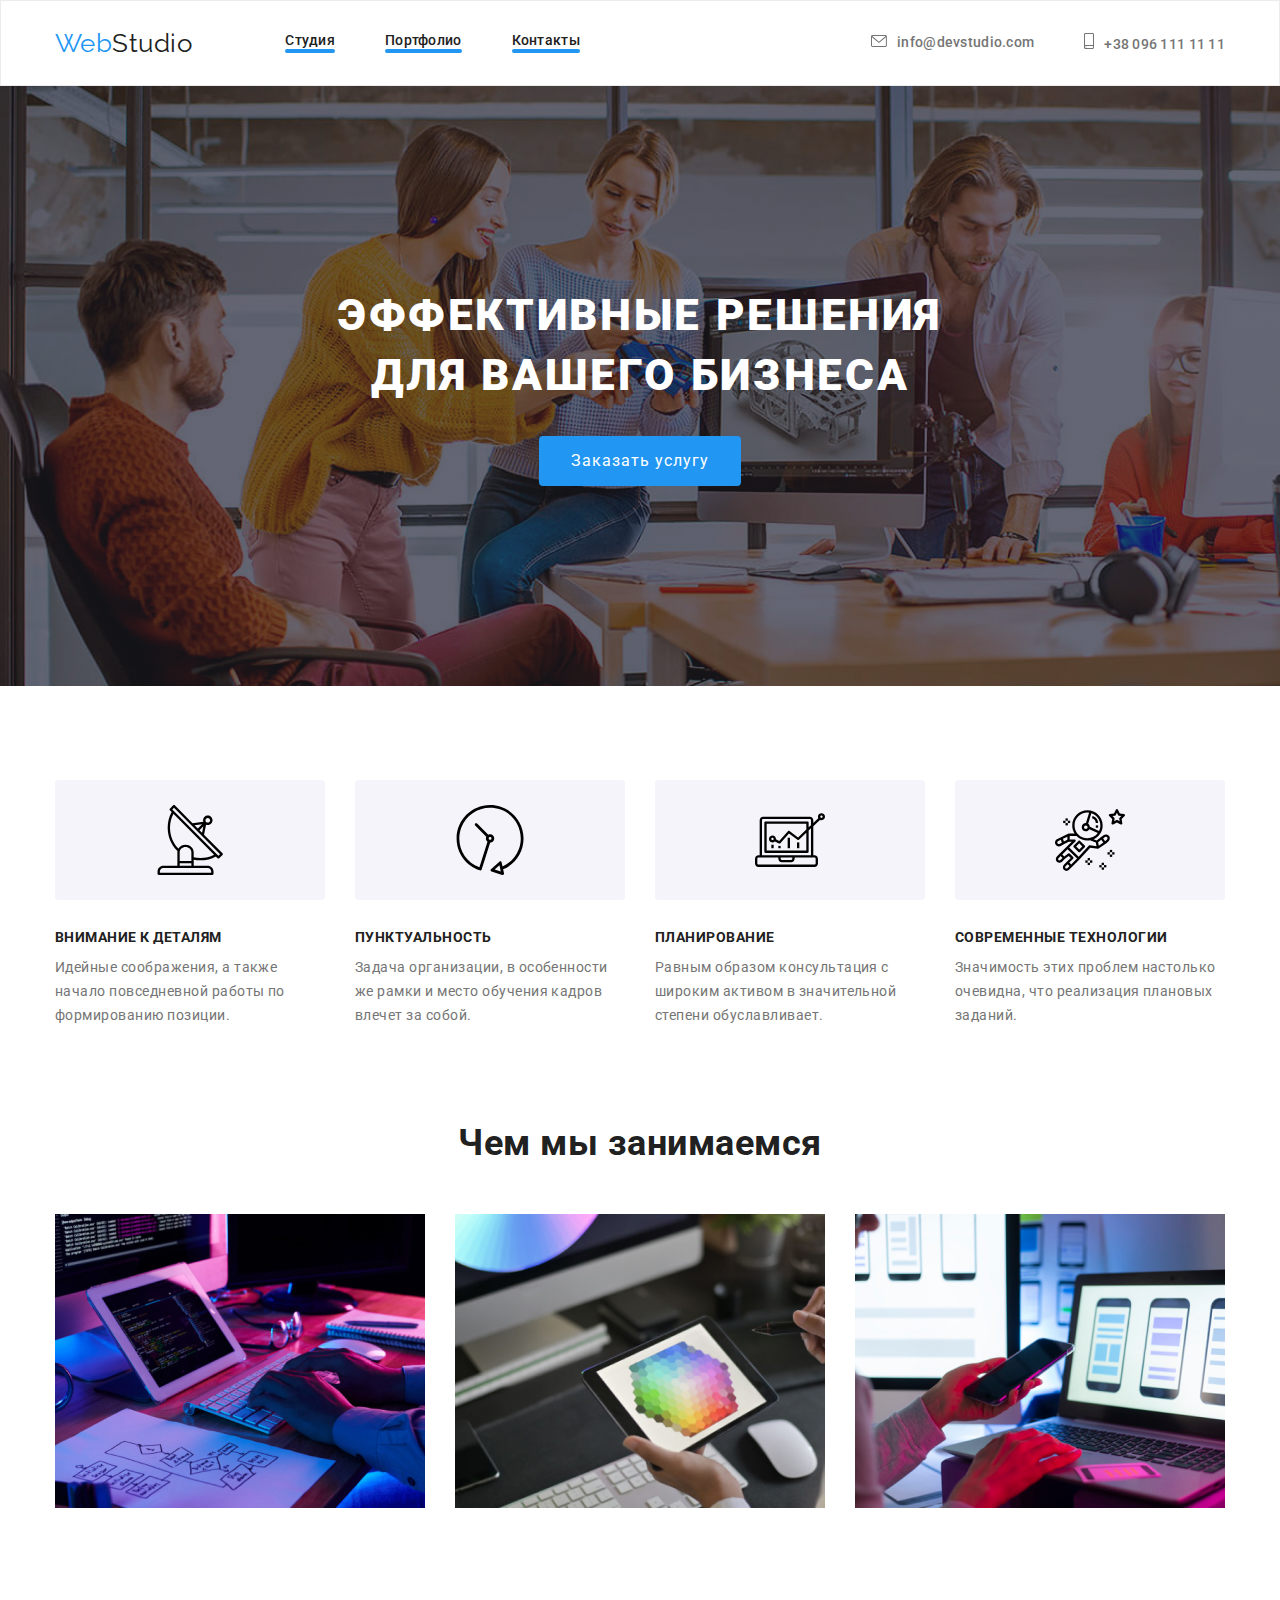
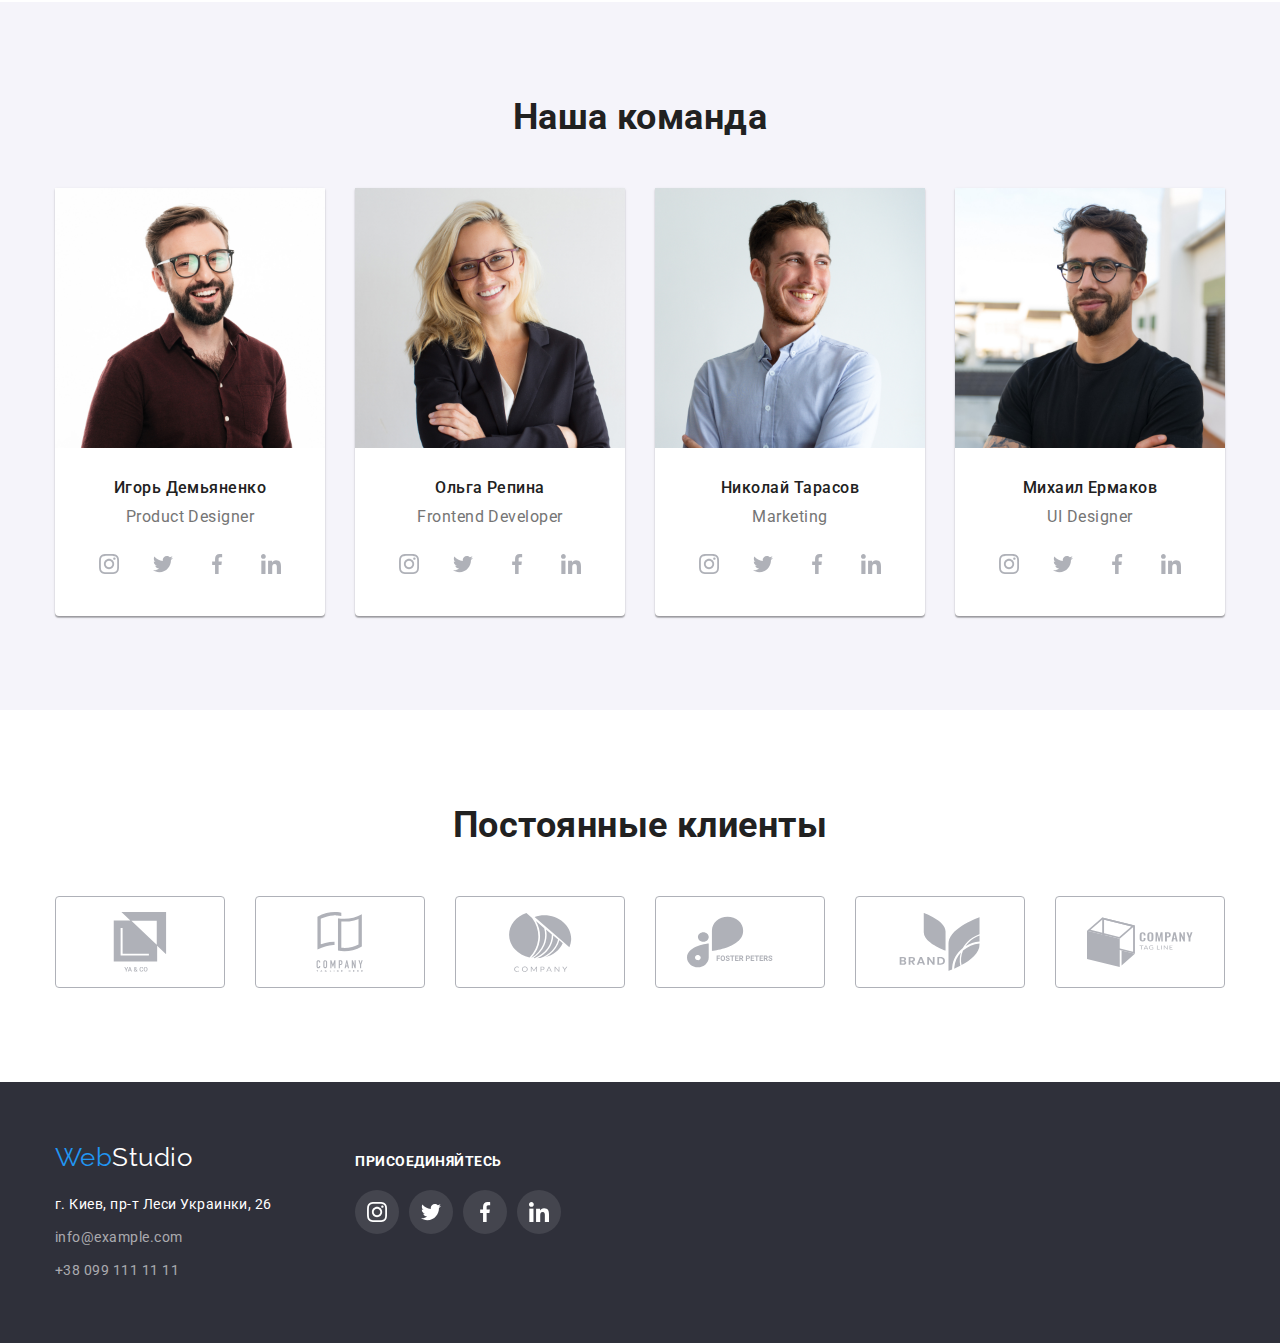
==== index.html @ 67657e76 "начало" ====
<!DOCTYPE html>
<html lang="en">
<head>
    <meta charset="UTF-8">
    <meta http-equiv="X-UA-Compatible" content="IE=edge">
    <meta name="viewport" content="width=device-width, initial-scale=1.0">
    <title>Document</title>
    <link rel="preconnect" href="https://fonts.googleapis.com">
    <link rel="preconnect" href="https://fonts.gstatic.com" crossorigin>
    <link href="https://fonts.googleapis.com/css2?family=Raleway:wght@700&family=Roboto:wght@400;500;700;900&display=swap"
        rel="stylesheet">
    <link rel="stylesheet"
    href="https://cdnjs.cloudflare.com/ajax/libs/modern-normalize/1.0.0/modern-normalize.min.css"/>
    <link rel="stylesheet" href="./css/styles.css"/>
    </head>
<body>
 <!--Head-->  
    <header>
     <div class="container header-container">
        <a href="" class="logo">Web<span class="accent">Studio</span></a>
        <nav>
            <ul class="nav">
                <li class="nav-item"><a href="" class="nav-link">Студия</a></li>
                <li class="nav-item"><a href="./portfolio.html" class="nav-link">Портфолио</a></li>
                <li class="nav-item"><a href="" class="nav-link">Контакты</a></li>
            </ul>
        </nav>  
            <ul class="address">
                <li class="item">
                    
                    <a href="mailto:info@devstudio.com" class="address-mail"><svg class="icon-envelope">
                        <use href="images/icons.svg#envelope"></use>
                    </svg>info@devstudio.com</a>
                    
                </li>
                <li class="item">
                    
                    <a href="tel:+380961111111" class="address-phone"><svg class="icon-smartphone">
                      <use href="images/icons.svg#smartphone"></use> 
                    </svg>+38 096 111 11 11</a>
                </li>
            </ul> 
    </div>
    </header>
    <main>
       <!--Hero-->
        <section class="hero">
          <div class="container">
            <h1 class="hero-title">ЭФФЕКТИВНЫЕ РЕШЕНИЯ <br />ДЛЯ ВАШЕГО БИЗНЕСА</h1>
            <button type="button" class="hero-button">Заказать услугу</button>  
          </div>
        </section>
        <!--Our rules-->
        <section class="section"> 
          <div class="container">
            <h2 class="section-title visually-hidden">Наши преимущества</h2>
            <ul class="section-list">
                <li class="section-list-item">
                    <div class="thumb">
                      <svg class="advantage-icon">
                          <use href="./images/icons.svg#antenna" ></use>
                      </svg>
                    </div>
                   <h3 class="section-list-title">Внимание к деталям</h3>
                <p class="section-list-text">Идейные соображения, а также начало повседневной работы по формированию позиции.</p> 
                </li>
                <li class="section-list-item">
                    <div class="thumb">
                        <svg class="advantage-icon">
                            <use href="./images/icons.svg#clock"></use>
                        </svg>
                    </div>
                 <h3 class="section-list-title">Пунктуальность</h3>
                <p class="section-list-text">Задача организации, в особенности же рамки и место обучения кадров влечет за собой.</p>   
                </li>
                <li class="section-list-item">
                    <div class="thumb">
                        <svg class="advantage-icon">
                            <use href="./images/icons.svg#diagram"></use>
                        </svg>
                    </div>
                  <h3 class="section-list-title">Планирование</h3>
                <p class="section-list-text">Равным образом консультация с широким активом в значительной степени обуславливает.</p>  
                </li>
                <li class="section-list-item">
                    <div class="thumb">
                        <svg class="advantage-icon">
                            <use href="./images/icons.svg#astronaut"></use>
                        </svg>
                    </div>
                  <h3 class="section-list-title">Современные технологии</h3>
                <p class="section-list-text">Значимость этих проблем настолько очевидна, что реализация плановых заданий.</p>   
                </li>
            </ul>
          </div> 
        </section>
        <!--What we do-->
        <section class="section work-section">
         <div class="container">
             <h2 class="section-title">Чем мы занимаемся</h2>
             <ul class="section-list">
               <li class="section-list-item"> <img src="./images/imgwwd1.jpg" alt="photo_what_we_do_1" width="370" /> </li>
               <li class="section-list-item"> <img src="./images/imgwwd2.jpg" alt="photo_what_we_do_2" width="370" /></li>
               <li class="section-list-item"> <img src="./images/imgwwd3.jpg" alt="photo_what_we_do_3" width="370" /></li>
             </ul>
         </div>
        </section>
        <!--Our Team-->
    <section class="section team-section">
      <div class="container">
            <h2 class="section-title">Наша команда</h2>
            <ul class="section-team-list">
             <li class="team-list-item">
                 <img src="./images/igordemyanenko.jpg" alt="Igor Demyanenko" width="270" />
              <div class="team-names">
                 <h3 class="team-list-title">Игорь Демьяненко</h3>
                 <p class="team-list-text">Product Designer</p> <ul class="team-social-list">
                     <li class="team-social-list-item"
                ><a href="#" class="team-social-link">
                         <svg class="team-social-icon">
                             <use href="images/icons.svg#instagram"></use>
                         </svg>
                         </a>
                     </li>
                    <li class="team-social-list-item"><a href="#" class="team-social-link">
                        <svg class="team-social-icon">
                            <use href="images/icons.svg#twitter"></use>
                        </svg>
                    </a></li>
                    <li class="team-social-list-item"><a href="#" class="team-social-link">
                            <svg class="team-social-icon">
                                <use href="images/icons.svg#facebook"></use>
                            </svg>
                        </a></li>
                    <li class="team-social-list-item"><a href="#" class="team-social-link">
                            <svg class="team-social-icon">
                                <use href="images/icons.svg#linkedin"></use>
                            </svg>
                        </a></li>
                 </ul>
              </div>
             </li>
                <li class="team-list-item">
                    <img src="./images/olgarepina.jpg" alt="Olga Repina" width="270" />
                  <div class="team-names">
                     <h3 class="team-list-title">Ольга Репина</h3>
                     <p class="team-list-text">Frontend Developer</p>
                    <ul class="team-social-list">
                      <li class="team-social-list-item"><a href="#" class="team-social-link">
                            <svg class="team-social-icon">
                                <use href="images/icons.svg#instagram"></use>
                            </svg>
                        </a>
                       </li>
                       <li class="team-social-list-item"><a href="#" class="team-social-link">
                            <svg class="team-social-icon">
                                <use href="images/icons.svg#twitter"></use>
                            </svg>
                        </a></li>
                       <li class="team-social-list-item"><a href="#" class="team-social-link">
                            <svg class="team-social-icon">
                                <use href="images/icons.svg#facebook"></use>
                            </svg>
                        </a></li>
                       <li class="team-social-list-item"><a href="#" class="team-social-link">
                            <svg class="team-social-icon">
                                <use href="images/icons.svg#linkedin"></use>
                            </svg>
                        </a></li>
                    </ul>
                  </div>
                </li>
                <li class="team-list-item">
                    <img src="./images/nikolaytarasov.jpg" alt="Nikolay Tarasov" width="270" />
                    <div class="team-names">
                       <h3 class="team-list-title">Николай Тарасов</h3>
                       <p class="team-list-text">Marketing</p>
                     <ul class="team-social-list">
                        <li class="team-social-list-item"><a href="#" class="team-social-link">
                                <svg class="team-social-icon">
                                    <use href="images/icons.svg#instagram"></use>
                                </svg>
                            </a>
                        </li>
                        <li class="team-social-list-item"><a href="#" class="team-social-link">
                                <svg class="team-social-icon">
                                    <use href="images/icons.svg#twitter"></use>
                                </svg>
                            </a></li>
                        <li class="team-social-list-item"><a href="#" class="team-social-link">
                                <svg class="team-social-icon">
                                    <use href="images/icons.svg#facebook"></use>
                                </svg>
                            </a></li>
                        <li class="team-social-list-item"><a href="#" class="team-social-link">
                                <svg class="team-social-icon">
                                    <use href="images/icons.svg#linkedin"></use>
                                </svg>
                            </a></li>
                     </ul> 
                    </div>
                </li>
                <li class="team-list-item">
                    <img src="./images/mikhailermakov.jpg" alt="Mikhail Ermakov" width="270" />
                    <div class="team-names">
                       <h3 class="team-list-title">Михаил Ермаков</h3>
                       <p class="team-list-text">UI Designer</p>
                       <ul class="team-social-list">
                        <li class="team-social-list-item"><a href="#" class="team-social-link">
                                <svg class="team-social-icon">
                                    <use href="images/icons.svg#instagram"></use>
                                </svg>
                            </a>
                        </li>
                        <li class="team-social-list-item"><a href="#" class="team-social-link">
                                <svg class="team-social-icon">
                                    <use href="images/icons.svg#twitter"></use>
                                </svg>
                            </a></li>
                        <li class="team-social-list-item"><a href="#" class="team-social-link">
                                <svg class="team-social-icon">
                                    <use href="images/icons.svg#facebook"></use>
                                </svg>
                            </a></li>
                        <li class="team-social-list-item"><a href="#" class="team-social-link">
                                <svg class="team-social-icon">
                                    <use href="images/icons.svg#linkedin"></use>
                                </svg>
                            </a></li>
                       </ul> 
                    </div>
                   
                </li>
            </ul>
        </div>
    </section>
    <section class="section">
        <div class="container">
           <h2 class="section-title">Постоянные клиенты</h2>
           <ul class="customers-list">
            <li class="customers-list-item"><a href="#" class="customers-list-link">
                <svg  class="icon-group">
                    <use href="./images/icons.svg#group1"></use>
                </svg>
            </a></li>
            <li class="customers-list-item"><a href="#" class="customers-list-link">
                    <svg class="icon-group">
                        <use href="images/icons.svg#group2"></use>
                    </svg>
                </a></li>
            <li class="customers-list-item"><a href="#" class="customers-list-link">
                    <svg class="icon-group">
                        <use href="images/icons.svg#group3"></use>
                    </svg>
                </a></li>
            <li class="customers-list-item"><a href="#" class="customers-list-link">
                    <svg class="icon-group">
                        <use href="images/icons.svg#group4"></use>
                    </svg>
                </a></li>
            <li class="customers-list-item"><a href="#" class="customers-list-link">
                    <svg class="icon-group">
                        <use href="images/icons.svg#group5"></use>
                    </svg>
                </a></li>
            <li class="customers-list-item"><a href="#" class="customers-list-link">
                    <svg class="icon-group">
                        <use href="images/icons.svg#group6"></use>
                    </svg>
                </a></li>
          </ul>
        </div>
    </section>
    </main>
    <!--Footer-->
    <footer class="footer">
        <div class="container footer-container">
           <div>
               <a href="" class="logo">Web<span class="accent-footer">Studio</span></a>
            <address>
                <ul class="footer-address">
                    <li class="footer-address-item"><a href="https://goo.gl/maps/4yWJMLV7rgnv7qpB7"
                            class="footer-address-map"> г. Киев, пр-т Леси Украинки, 26</a> </li>
                    <li class="footer-address-item"><a href="mailto:info@example.com"
                            class="footer-address-mail">info@example.com</a></li>
                    <li class="footer-address-item"><a href="tel:+380991111111" class="footer-address-phone">+38 099 111 11
                            11</a> </li>
                </ul>
            </address>
           </div>
           <div class="footbox-1">
               <p class="footbox-1-text">ПРИСОЕДИНЯЙТЕСЬ</p>
            <ul class="footer-social-list">
                <li class="footer-social-list-item"><a href="#" class="footer-social-link">
                        <svg class="social-icon">
                            <use href="images/icons.svg#instagram"></use>
                        </svg>
                    </a>
                </li>
                <li class="footer-social-list-item"><a href="#" class="footer-social-link">
                        <svg class="social-icon">
                            <use href="images/icons.svg#twitter"></use>
                        </svg>
                    </a></li>
                <li class="footer-social-list-item"><a href="#" class="footer-social-link">
                        <svg class="social-icon">
                            <use href="images/icons.svg#facebook"></use>
                        </svg>
                    </a></li>
                <li class="footer-social-list-item"><a href="#" class="footer-social-link">
                        <svg class="social-icon">
                            <use href="images/icons.svg#linkedin"></use>
                        </svg>
                    </a></li>
            </ul>
           </div> 
        </div>
    </footer>
    </body>
</html>
---- css/styles.css ----
:root {
  --primary-text-color: #757575;
  --secondary-text-color: #ffffff;
  --text-title-color: #212121;
  --accent-color: #2196f3;
  --secondary-accent-color: #f5f4fa;
}
body {
  color: var(--primary-text-color);
  font-family: Roboto, sans-serif;
  letter-spacing: 0.03em;
}
h1,
h2,
h3,
h4,
p,
span {
  margin: 0;
  padding: 0;
}
ul {
  list-style: none;
  margin: 0;
  padding: 0;
}
.container {
  width: 1200px;
  margin: 0 auto;
  padding-left: 15px;
  padding-right: 15px;
}
/* header */
header {
  /* width: 1600px; */
  border: 1px solid #ececec;
}
.header-container {
  display: flex;
  align-items: center;
}
.logo {
  font-family: Raleway;
  font-weight: 400;
  font-size: 26px;
  line-height: 1.19;
  color: var(--accent-color);
  text-decoration: none;
  margin-right: 93px;
}
.accent {
  color: var(--text-title-color);
}
.nav {
  display: flex;
}
.nav-item {
  margin-right: 50px;
}
.nav-item:last-child {
  margin-right: 0;
}
.nav-link::after {
  content: "";
  position: relative;
  display: block;
  width: 100%;
  height: 4px;
  background-color: #2196f3;
  border-radius: 4px;
}
.nav-link {
  display: block;
  padding: 32px 0;
  font-weight: 500;
  font-size: 14px;
  line-height: 1.14;
  letter-spacing: 0.02em;
  color: #212121;
  text-decoration: none;
}
.nav-link:hover,
.nav-link:focus {
  color: var(--accent-color);
}
.address {
  display: flex;
  margin-left: auto;
}
.address .item + .item {
  margin-left: 50px;
}
.address-mail {
  font-weight: 500;
  font-size: 14px;
  line-height: 1.14;
  letter-spacing: 0.02em;
  padding: 32px 0;
  text-decoration: none;
  color: var(--primary-text-color);
}
.icon-envelope {
  width: 16px;
  height: 12px;
  margin-right: 10px;
  fill: var(--primary-text-color);
}
.address-mail:hover,
.address-mail:focus {
  color: var(--accent-color);
}
.address-mail:hover .icon-envelope,
.address-mail:focus .icon-envelope {
  fill: var(--accent-color);
}
.address-phone {
  font-weight: 500;
  font-size: 14px;
  line-height: 1.14;
  letter-spacing: 0.02em;
  padding: 32px 0;
  text-decoration: none;
  color: var(--primary-text-color);
}
.icon-smartphone {
  width: 10px;
  height: 16px;
  margin-right: 10px;
  fill: var(--primary-text-color);
}

.address-phone:hover .icon-smartphone,
.address-phone:focus .icon-smartphone {
  fill: var(--accent-color);
}

.address-phone:hover,
.address-phone:focus {
  color: var(--accent-color);
}
/* End of header */
/* Section Hero index */
.hero {
  background-image: linear-gradient(
      rgba(47, 48, 58, 0.4),
      rgba(47, 48, 58, 0.4)
    ),
    url(../images/herobkg.jpg);
  background-repeat: no-repeat;
  background-size: cover;
  margin-left: auto;
  margin-right: auto;
  max-width: 1600px;
  text-align: center;
  padding: 200px 0;
}
.hero-title {
  font-weight: 900;
  font-size: 44px;
  line-height: 1.36;
  text-align: center;
  letter-spacing: 0.06em;
  text-transform: uppercase;
  color: white;
  margin-bottom: 30px;
}
.hero-button {
  font-size: 16px;
  line-height: 1.9;
  padding: 10px 32px;
  border-radius: 4px;
  border: transparent;
  letter-spacing: 0.06em;
  color: #ffffff;
  background-color: var(--accent-color);
  cursor: pointer;
}
/* Main Sections */
.section {
  width: 100%;
  padding: 94px 0;
}
.section-title {
  font-weight: 700;
  font-size: 36px;
  line-height: 1.17;
  text-align: center;
  color: var(--text-title-color);
  margin-bottom: 50px;
}
/* Наши преимущества index */
.visually-hidden {
  position: absolute;
  clip: rect(0 0 0 0);
  width: 1px;
  height: 1px;
  margin: -1px;
}
.thumb {
  display: flex;
  justify-content: center;
  align-items: center;
  width: 270px;
  height: 120px;
  background-color: #f5f4fa;
  border-radius: 4px;
  margin-bottom: 30px;
}
.advantage-icon {
  width: 70px;
  height: 70px;
}
.section-list {
  display: flex;
}
.section-list-item {
  margin-right: 30px;
  padding: 0;
}
.section-list-item:last-child {
  margin-right: 0;
}
.section-list-title {
  font-weight: 700;
  font-size: 14px;
  line-height: 1.14;
  margin-bottom: 10px;
  text-transform: uppercase;
  color: var(--text-title-color);
}
.section-list-text {
  font-size: 14px;
  line-height: 1.71;
}
/* what we do section */
.work-section {
  padding-top: 0;
}
img {
  display: block;
  max-width: 100%;
  height: auto;
}
/* Our Team index*/
.section-team-list {
  display: flex;
}
.team-section {
  background-color: var(--secondary-accent-color);
}
.team-list-item {
  margin-right: 30px;
  background: #ffffff;
  /* material shadow v1 */
  box-shadow: 0px 1px 3px rgba(0, 0, 0, 0.12), 0px 1px 1px rgba(0, 0, 0, 0.14),
    0px 2px 1px rgba(0, 0, 0, 0.2);
  border-radius: 0px 0px 4px 4px;
}
.team-list-item:last-child {
  margin-right: 0;
}
.team-list-title {
  font-weight: 500;
  font-size: 16px;
  line-height: 1.19;
  text-align: center;
  color: var(--text-title-color);
  margin-bottom: 10px;
}
.team-list-text {
  font-size: 16px;
  line-height: 1.19;
  text-align: center;
}
.team-names {
  padding-top: 30px;
  padding-bottom: 30px;
}
.team-social-list {
  display: flex;
  justify-content: center;
  margin-top: 16px;
}
.team-social-link {
  display: flex;
  justify-content: center;
  align-items: center;
  width: 44px;
  height: 44px;
  border-radius: 50%;
}
.team-social-list-item {
  margin-right: 10px;
}
.team-social-list-item:last-child {
  margin-right: 0;
}
.team-social-icon {
  display: flex;
  align-items: center;
  width: 20px;
  height: 20px;
  fill: rgba(175, 177, 184, 1);
}
.team-social-link:hover,
.team-social-link:focus {
  background-color: rgba(33, 150, 243, 1);
}
.team-social-link:hover .team-social-icon,
.team-social-link:focus .team-social-icon {
  fill: white;
}
/* section Our Customers */
.customers-list {
  display: flex;
}
.customers-list-item {
  margin-right: 30px;
  width: 170px;
  height: 92px;
}
.customers-list-item:last-child {
  margin-right: 0;
}
.customers-list-link {
  display: flex;
  align-items: center;
  justify-content: center;
  width: 100%;
  height: 100%;
  border: 1px solid #afb1b8;
  border-radius: 4px;
}
.icon-group {
  width: 106px;
  height: 60px;
  fill: rgba(175, 177, 184, 1);
}
.customers-list-link:hover,
.customers-list-link:focus {
  border-color: #2196f3;
}
.customers-list-link:hover .icon-group,
.customers-list-link:focus .icon-group {
  fill: #2196f3;
}

/* Footer */
.footer {
  background-color: #2f303a;
  padding: 60px 0;
}
.footer-container {
  display: flex;
  align-items: baseline;
}
.footbox-1 {
  margin-left: 70px;
}
.footer-address-map {
  font-size: 14px;
  line-height: 1.71;
  font-style: normal;
  color: #ffffff;
}
.footer-address-mail {
  font-size: 14px;
  line-height: 1.71;
  font-style: normal;
  color: rgba(255, 255, 255, 0.6);
}
.footer-address-phone {
  font-size: 14px;
  font-style: normal;
  line-height: 1.71;
  color: rgba(255, 255, 255, 0.6);
}
.footer-address a {
  text-decoration: none;
}
.accent-footer {
  color: #ffffff;
}
.footer-address-phone:hover,
.footer-address-mail:hover,
.footer-address-map:hover {
  color: var(--accent-color);
}
.footer-address-phone:active,
.footer-address-mail:active,
.footer-address-map:active {
  color: var(--accent-color);
}
.footer-address-item {
  margin-bottom: 9px;
}
.footer-address-item:last-child {
  margin-bottom: 0;
}
address {
  margin-top: 20px;
}
/* footer box social links */
.footer-social-list {
  display: flex;
  justify-content: center;
  margin-top: 20px;
}
.footer-social-link {
  display: flex;
  justify-content: center;
  align-items: center;
  width: 44px;
  height: 44px;
  border-radius: 50%;
  background-color: rgba(255, 255, 255, 0.1);
}
.footer-social-list-item {
  margin-right: 10px;
}
.footer-social-list-item:last-child {
  margin-right: 0;
}
.social-icon {
  width: 20px;
  height: 20px;
  fill: rgba(255, 255, 255, 1);
}
.footer-social-link:hover,
.footer-social-link:focus {
  background-color: rgba(33, 150, 243, 1);
}
.footer-social-link:hover .social-icon,
.footer-social-link:focus .social-icon {
  fill: white;
}
.footbox-1-text {
  font-weight: bold;
  font-size: 14px;
  line-height: 1.14;
  color: #ffffff;
}
/* Portfolio */
/* Filter buttons */
.section-title-filter {
  font-weight: 700;
  font-size: 36px;
  line-height: 1.17;
  text-align: center;
  color: var(--text-title-color);
}
.filter-list {
  display: flex;
  margin-bottom: 50px;
  justify-content: center;
}
.filter-button {
  background-color: var(--secondary-accent-color);
  color: var(--text-title-color);
  font-family: Roboto;
  font-weight: 500;
  font-weight: 500;
  font-size: 16px;
  line-height: 26px;
  letter-spacing: 0.03em;
  cursor: pointer;
  border: none;
  border-radius: 4px;
  padding: 6px 22px;
}
.filter-button:hover,
.filter-button:focus {
  background-color: var(--accent-color);
  color: var(--secondary-text-color);
  /* shadow-middle */

  box-shadow: 0px 3px 1px rgba(0, 0, 0, 0.1), 0px 1px 2px rgba(0, 0, 0, 0.08),
    0px 2px 2px rgba(0, 0, 0, 0.12);
}
.filter-item {
  margin-right: 8px;
}
.filter-item:last-child {
  margin-right: 0;
}
/* Filters Gallery */
.gallery-list {
  display: flex;
  flex-wrap: wrap;
  margin-left: -30px;
  margin-top: -30px;
}
.gallery-item {
  flex-basis: calc(100% / 3 - 30px);
  margin-left: 30px;
  margin-top: 30px;
}
.gallery-link {
  display: block;
  text-decoration: none;
}
.gallery-link:hover,
.gallery-link:focus {
  box-shadow: 0px 1px 1px rgba(0, 0, 0, 0.12), 0px 4px 4px rgba(0, 0, 0, 0.06),
    1px 4px 6px rgba(0, 0, 0, 0.16);
}

.gallery-title {
  font-weight: 700;
  font-size: 18px;
  line-height: 2;
  letter-spacing: 0.06em;
  color: var(--text-title-color);
  margin-bottom: 4px;
}
.gallery-text {
  font-size: 16px;
  line-height: 1.9;
  color: var(--primary-text-color);
}
.signature {
  padding: 20px 24px;
  border-bottom: 1px solid #eeeeee;
  border-left: 1px solid #eeeeee;
  border-right: 1px solid #eeeeee;
}
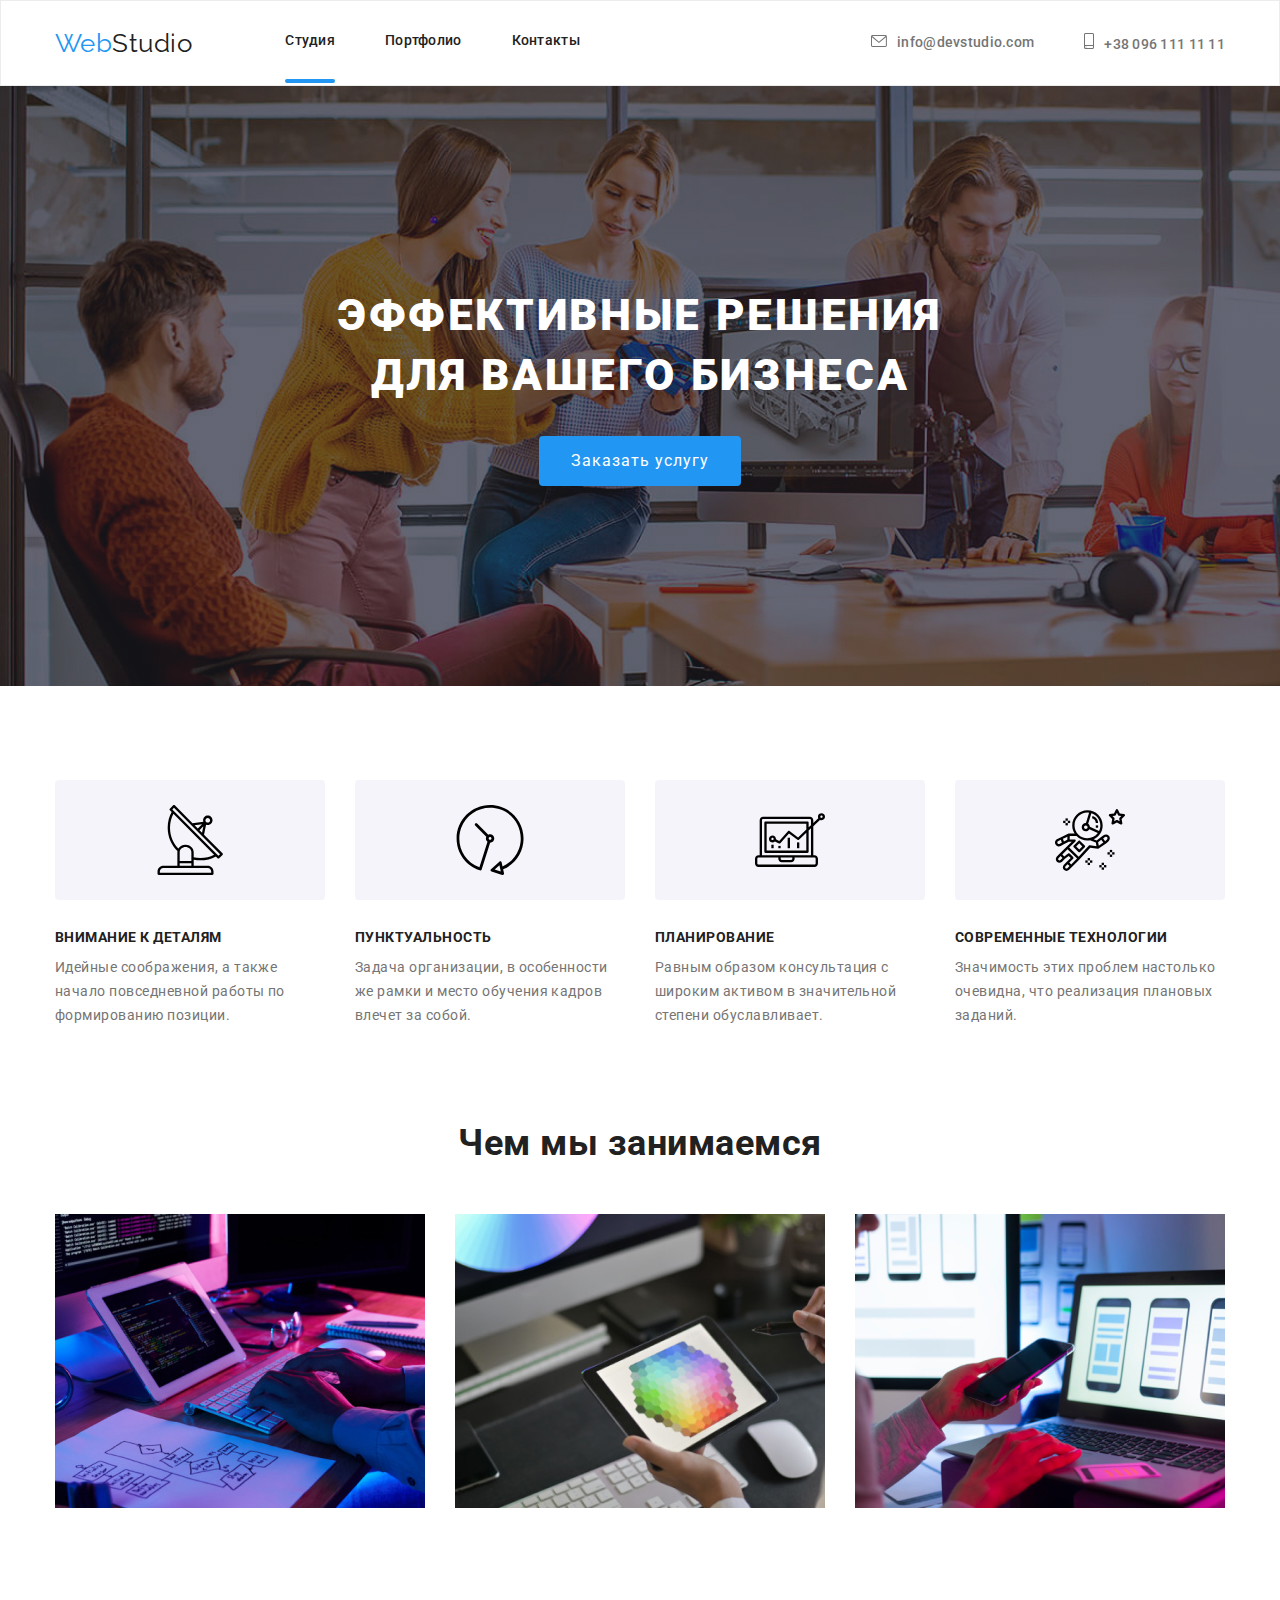
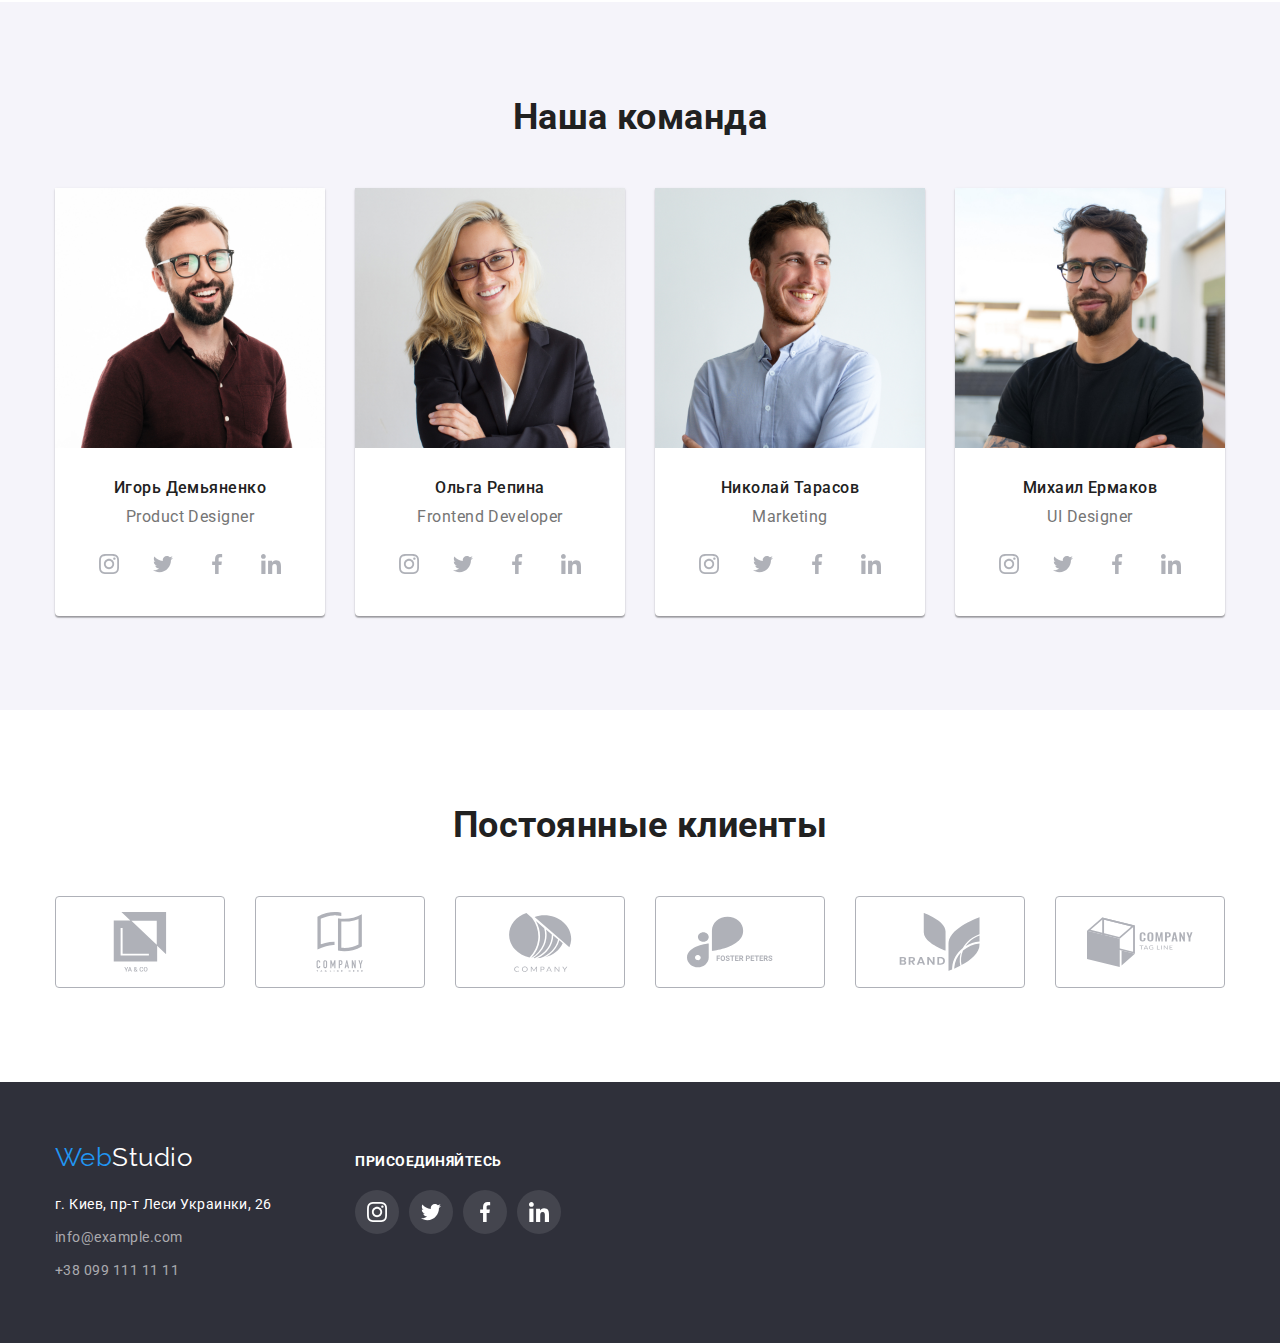
==== commit 3d00d6f2: "overlay технокряк" ====
--- a/index.html
+++ b/index.html
@@ -20,7 +20,7 @@
         <a href="" class="logo">Web<span class="accent">Studio</span></a>
         <nav>
             <ul class="nav">
-                <li class="nav-item"><a href="" class="nav-link">Студия</a></li>
+                <li class="nav-item"><a href="" class="nav-link current">Студия</a></li>
                 <li class="nav-item"><a href="./portfolio.html" class="nav-link">Портфолио</a></li>
                 <li class="nav-item"><a href="" class="nav-link">Контакты</a></li>
             </ul>
--- a/css/styles.css
+++ b/css/styles.css
@@ -60,10 +60,12 @@
 .nav-item:last-child {
   margin-right: 0;
 }
-.nav-link::after {
+.current::after {
   content: "";
   position: relative;
   display: block;
+  top: 30px;
+  bottom: auto;
   width: 100%;
   height: 4px;
   background-color: #2196f3;
@@ -504,6 +506,34 @@
   box-shadow: 0px 1px 1px rgba(0, 0, 0, 0.12), 0px 4px 4px rgba(0, 0, 0, 0.06),
     1px 4px 6px rgba(0, 0, 0, 0.16);
 }
+.portfolio-overlay {
+  position: relative;
+  overflow: hidden;
+}
+.overlay-text {
+  /* позиция */
+  position: absolute;
+  top: 0;
+  left: 0;
+  width: 100%;
+  height: 294px;
+  /* текст */
+  font-size: 18px;
+  line-height: 1.5;
+  letter-spacing: 0.03em;
+  color: #ffffff;
+  background-color: #2196f3;
+  margin: 0;
+  padding: 63px 24px;
+  /* переход */
+  transform: translateY(100%);
+  transition: 250ms cubic-bezier(0.4, 0, 0.2, 1) transform;
+  opacity: 0;
+}
+.gallery-link:hover .overlay-text {
+  transform: translateY(0%);
+  opacity: 1;
+}
 
 .gallery-title {
   font-weight: 700;
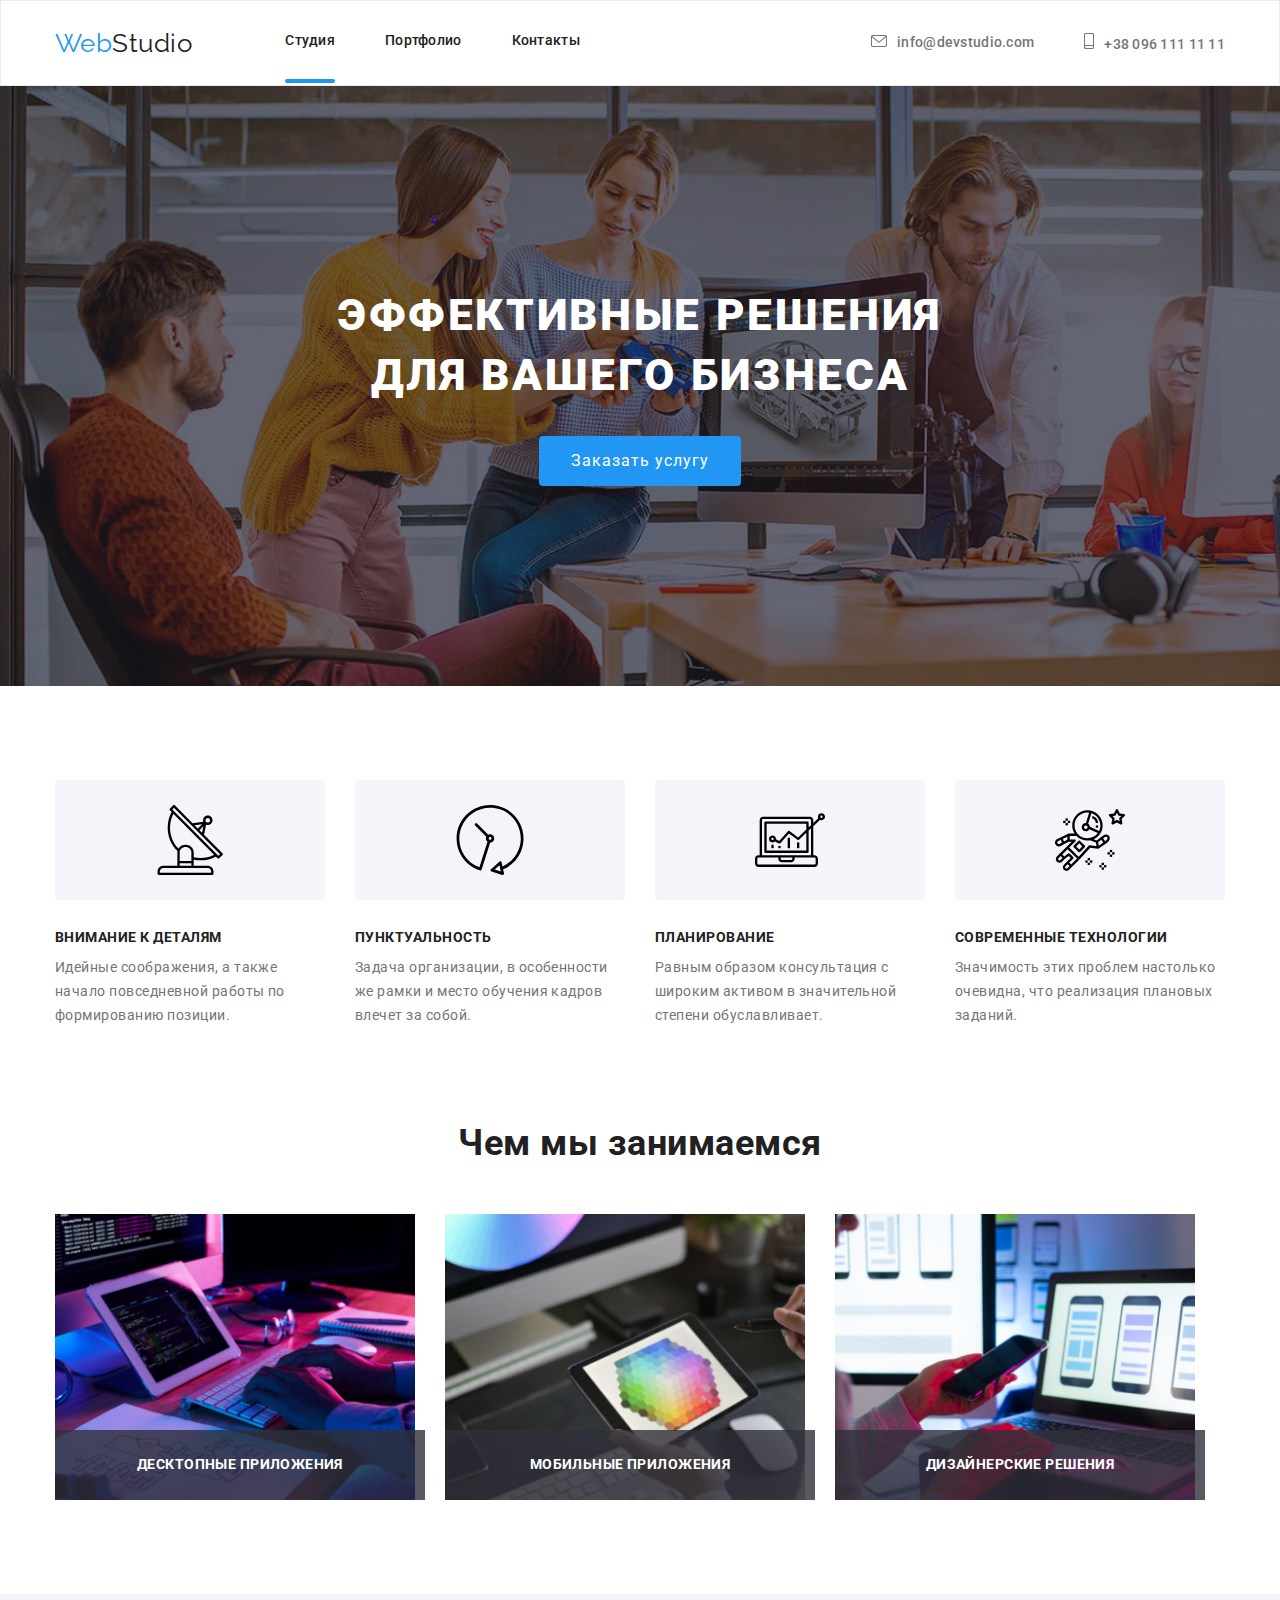
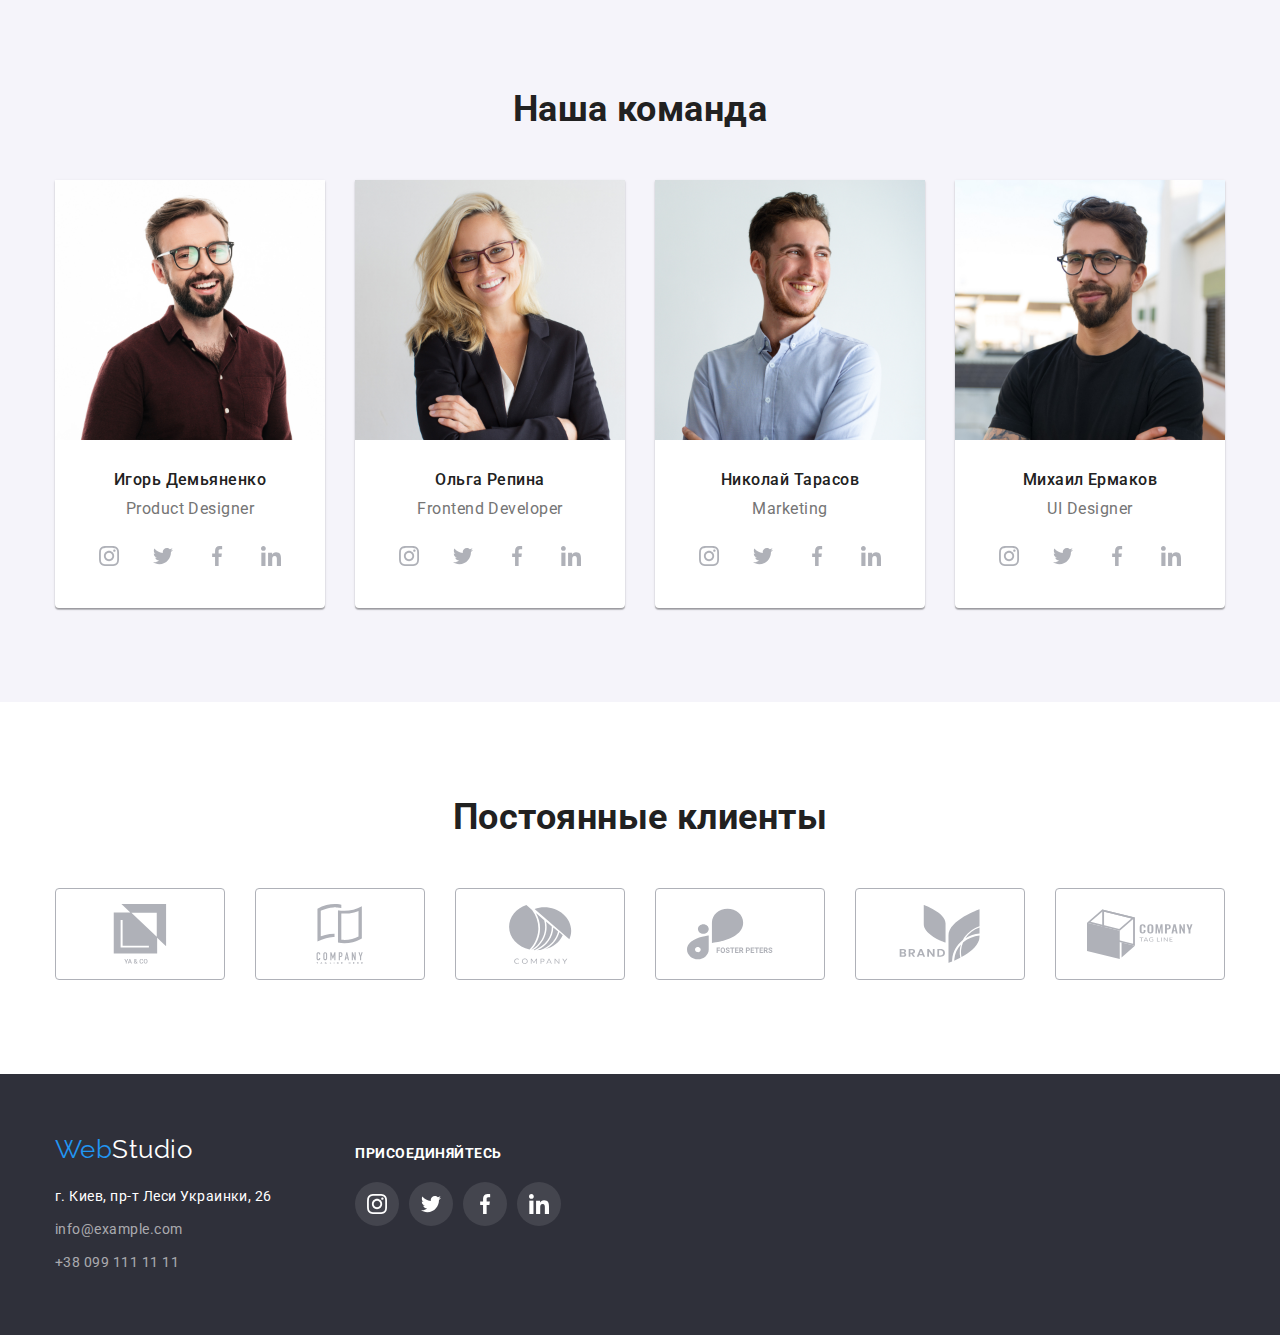
==== commit d58573a4: "предварительная проверка" ====
--- a/index.html
+++ b/index.html
@@ -47,9 +47,15 @@
         <section class="hero">
           <div class="container">
             <h1 class="hero-title">ЭФФЕКТИВНЫЕ РЕШЕНИЯ <br />ДЛЯ ВАШЕГО БИЗНЕСА</h1>
-            <button type="button" class="hero-button">Заказать услугу</button>  
+            <button type="button" class="hero-button" data-modal-open>Заказать услугу</button>  
+          </div>
+          <div class="backdrop is-hidden">
+              <div class="modal">
+
+              </div>
           </div>
         </section>
+
         <!--Our rules-->
         <section class="section"> 
           <div class="container">
@@ -99,9 +105,27 @@
          <div class="container">
              <h2 class="section-title">Чем мы занимаемся</h2>
              <ul class="section-list">
-               <li class="section-list-item"> <img src="./images/imgwwd1.jpg" alt="photo_what_we_do_1" width="370" /> </li>
-               <li class="section-list-item"> <img src="./images/imgwwd2.jpg" alt="photo_what_we_do_2" width="370" /></li>
-               <li class="section-list-item"> <img src="./images/imgwwd3.jpg" alt="photo_what_we_do_3" width="370" /></li>
+             <div class="work-img-description">
+                 <li class="section-list-item"> 
+                    <img src="./images/imgwwd1.jpg" alt="photo_what_we_do_1" width="370" />
+                 </li>
+                <div class="description-block">
+                    <p class="description-block-text">ДЕСКТОПНЫЕ ПРИЛОЖЕНИЯ</p>
+                </div>
+             </div>
+             <div class="work-img-description"> 
+                 <li class="section-list-item"> <img src="./images/imgwwd2.jpg" alt="photo_what_we_do_2" width="370" /></li>
+                <div class="description-block">
+                    <p class="description-block-text">МОБИЛЬНЫЕ ПРИЛОЖЕНИЯ</p>
+                </div>
+            </div>  
+            <div class="work-img-description">
+                <li class="section-list-item"> <img src="./images/imgwwd3.jpg" alt="photo_what_we_do_3" width="370" /></li>
+                <div class="description-block">
+                    <p class="description-block-text">ДИЗАЙНЕРСКИЕ РЕШЕНИЯ</p>
+                </div>
+            </div>
+               
              </ul>
          </div>
         </section>
@@ -316,5 +340,6 @@
            </div> 
         </div>
     </footer>
+    <script src="./js/modal.js"></script>
     </body>
 </html>
--- a/css/styles.css
+++ b/css/styles.css
@@ -177,6 +177,28 @@
   background-color: var(--accent-color);
   cursor: pointer;
 }
+/* Modal */
+.backdrop {
+  position: fixed;
+  top: 0;
+  left: 0;
+  width: 100%;
+  height: 100%;
+  background-color: #0e0d0d;
+  position: absolute;
+  top: 50%;
+  left: 50%;
+  transform: translate(-50% -50%);
+}
+.is-hidden {
+  pointer-events: none;
+  opacity: 0;
+}
+.modal {
+  width: 528px;
+  height: 581px;
+  background-color: #ffffff;
+}
 /* Main Sections */
 .section {
   width: 100%;
@@ -190,6 +212,7 @@
   color: var(--text-title-color);
   margin-bottom: 50px;
 }
+
 /* Наши преимущества index */
 .visually-hidden {
   position: absolute;
@@ -242,6 +265,30 @@
   display: block;
   max-width: 100%;
   height: auto;
+}
+
+.work-img-description {
+  position: relative;
+  width: 100%;
+}
+.description-block {
+  position: absolute;
+  display: flex;
+  width: 370px;
+  height: 70px;
+  justify-content: center;
+  align-items: center;
+  bottom: 0;
+  background: rgba(47, 48, 58, 0.8);
+}
+.description-block-text {
+  font-weight: bold;
+  font-size: 14px;
+  line-height: 1.14;
+  text-align: center;
+  letter-spacing: 0.03em;
+  text-transform: uppercase;
+  color: #ffffff;
 }
 /* Our Team index*/
 .section-team-list {
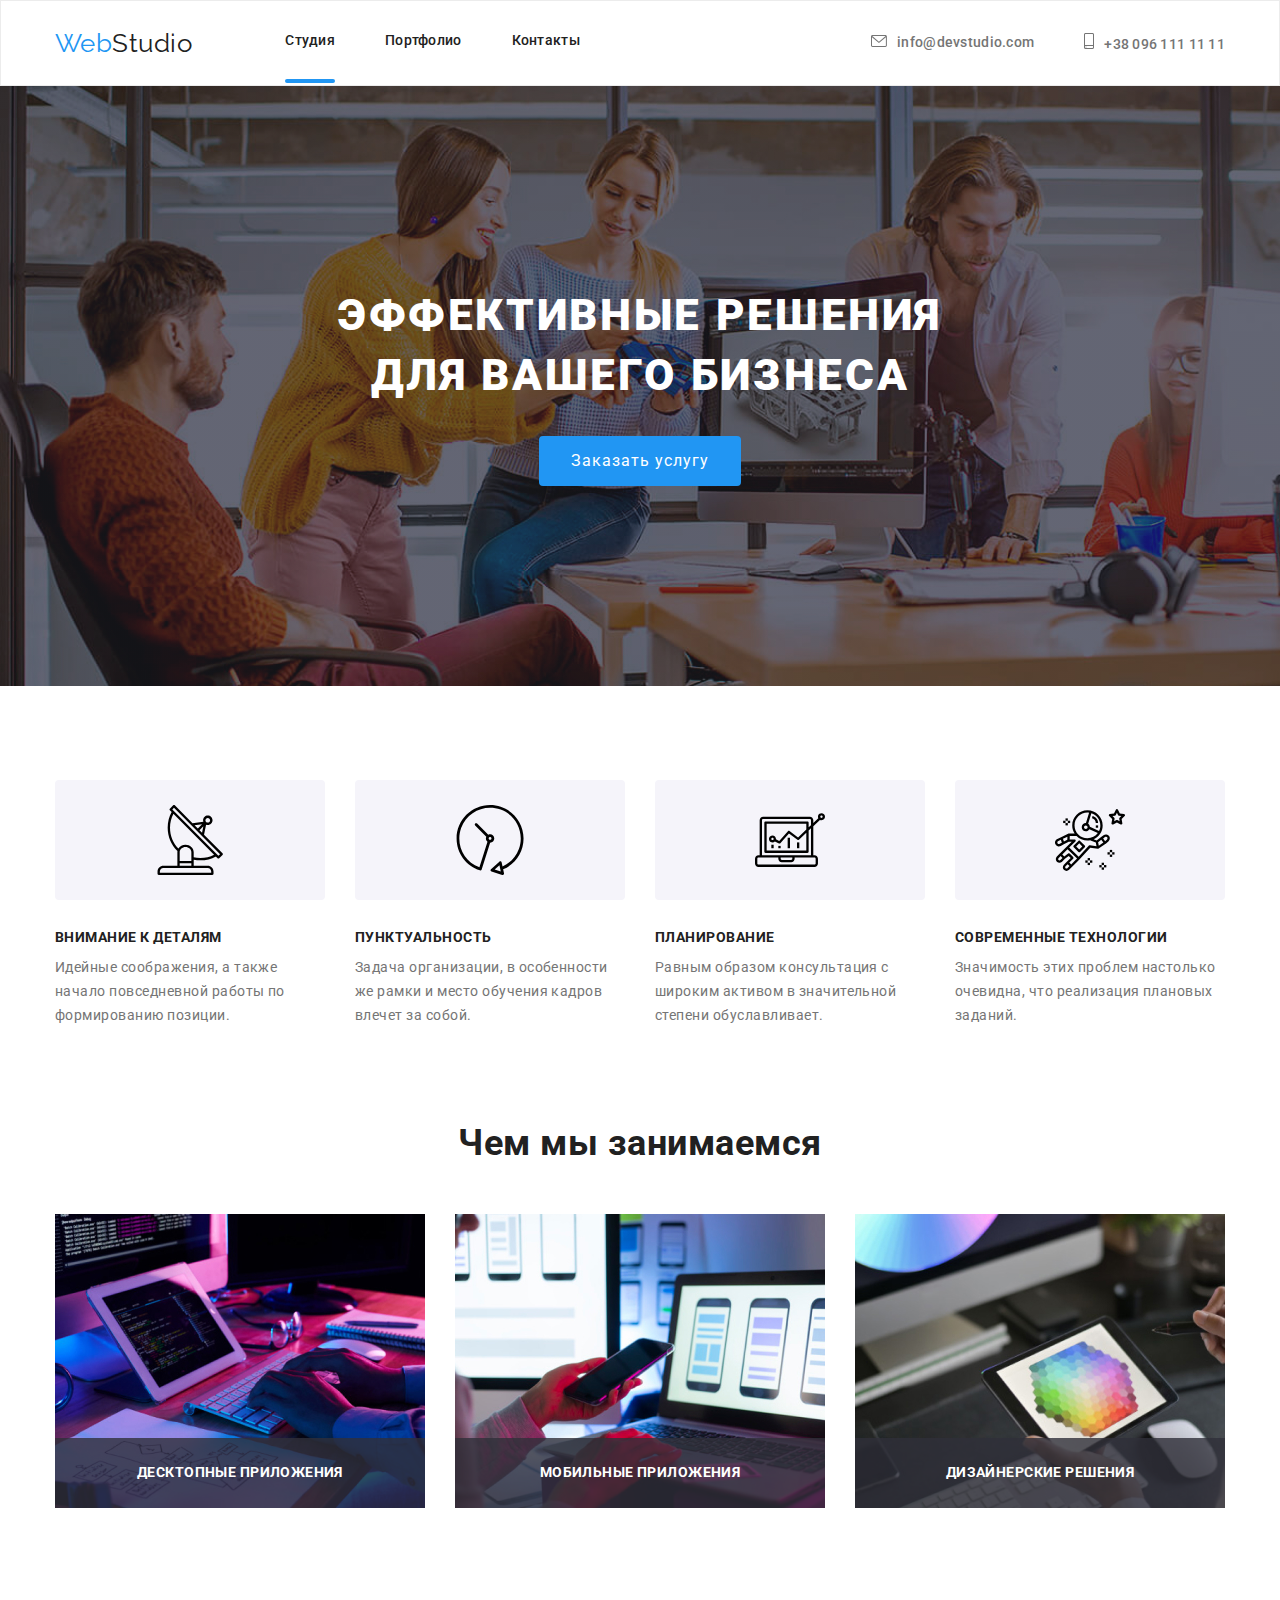
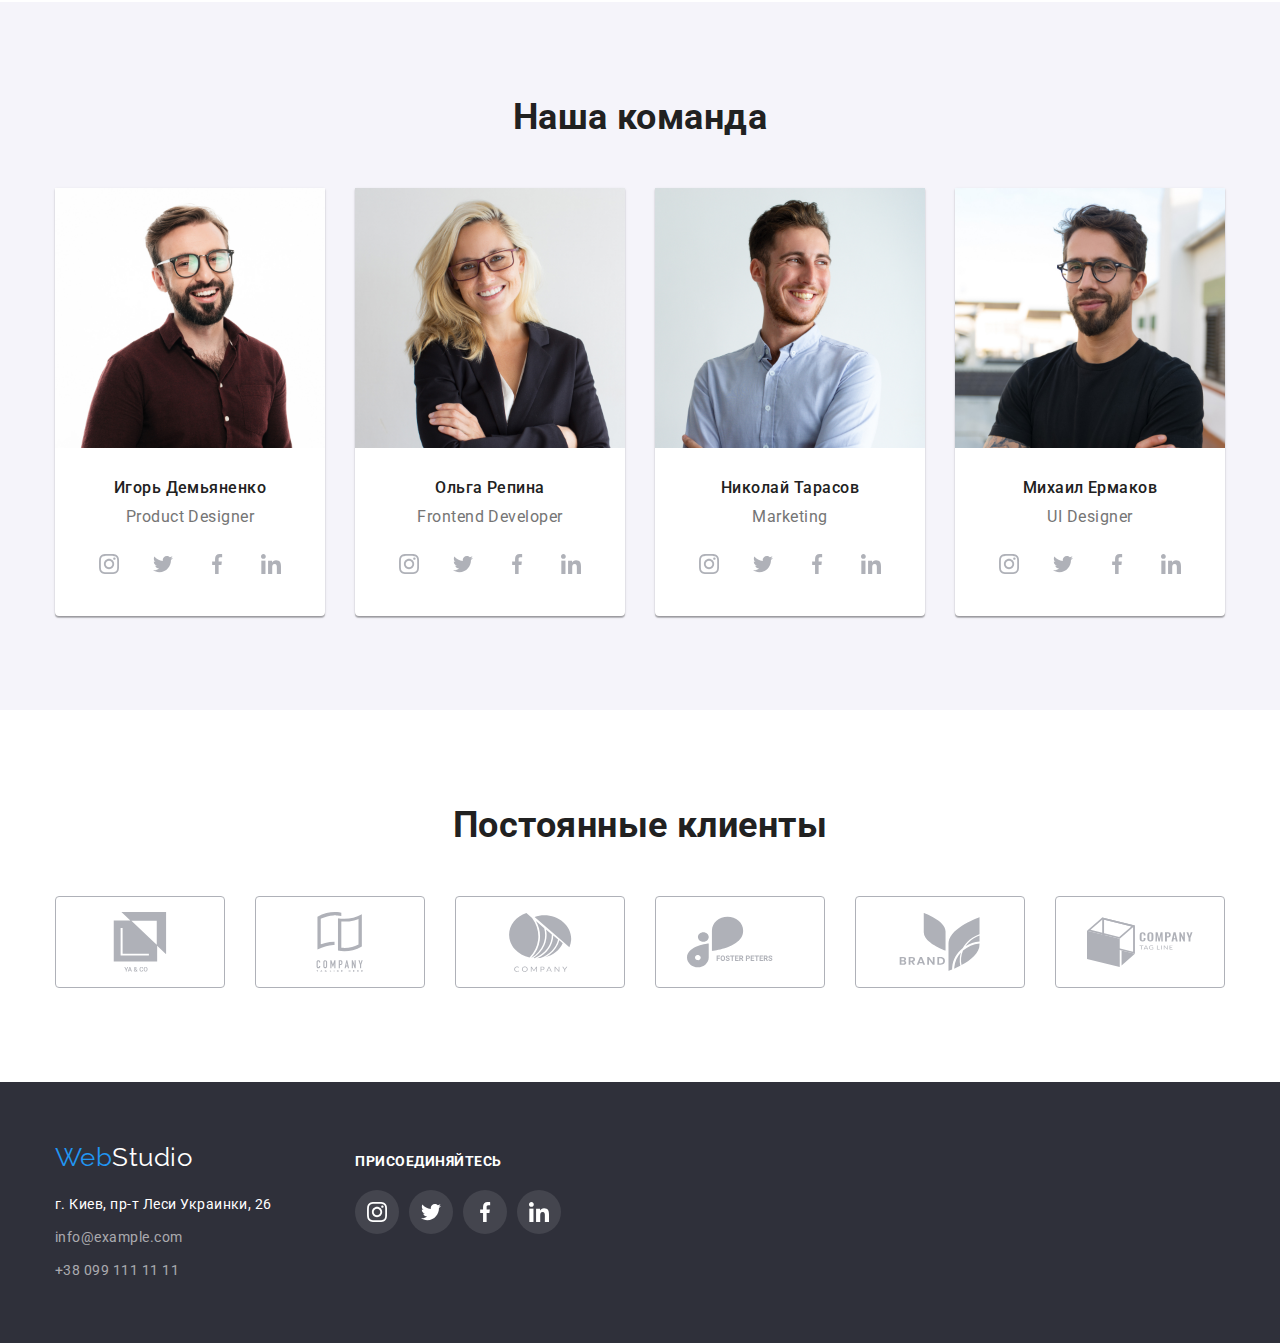
==== commit c481a475: "сдача ДЗ5" ====
--- a/index.html
+++ b/index.html
@@ -47,15 +47,19 @@
         <section class="hero">
           <div class="container">
             <h1 class="hero-title">ЭФФЕКТИВНЫЕ РЕШЕНИЯ <br />ДЛЯ ВАШЕГО БИЗНЕСА</h1>
-            <button type="button" class="hero-button" data-modal-open>Заказать услугу</button>  
-          </div>
-          <div class="backdrop is-hidden">
-              <div class="modal">
-
-              </div>
+            <button data-modal-open type="button" class="hero-button" >Заказать услугу</button>  
           </div>
         </section>
-
+<!-- Modal -->
+        <div class="backdrop is-hidden" data modal>
+            <div class="modal">
+              <button data-modal-close class="modal-close-button">
+                  <svg class="modal-close-icon" width="11">
+                      <use href="./images/icons.svg#vector-close"></use>
+                  </svg>
+              </button>  
+            </div>
+        </div> 
         <!--Our rules-->
         <section class="section"> 
           <div class="container">
@@ -105,27 +109,30 @@
          <div class="container">
              <h2 class="section-title">Чем мы занимаемся</h2>
              <ul class="section-list">
-             <div class="work-img-description">
-                 <li class="section-list-item"> 
-                    <img src="./images/imgwwd1.jpg" alt="photo_what_we_do_1" width="370" />
-                 </li>
-                <div class="description-block">
+                <li class="section-list-item"> 
+                 <div class="image-description"> 
+                    <img src="./images/imgwwd1.jpg"    alt="photo_what_we_do_1" width="370"/>
+                  <div class="description-block">
                     <p class="description-block-text">ДЕСКТОПНЫЕ ПРИЛОЖЕНИЯ</p>
-                </div>
-             </div>
-             <div class="work-img-description"> 
-                 <li class="section-list-item"> <img src="./images/imgwwd2.jpg" alt="photo_what_we_do_2" width="370" /></li>
-                <div class="description-block">
+                  </div>
+                 </div> 
+                </li>
+                <li class="section-list-item"> 
+                  <div class="image-description">   
+                     <img src="./images/imgwwd2.jpg" alt="photo_what_we_do_2" width="370" />
+                  <div class="description-block">
                     <p class="description-block-text">МОБИЛЬНЫЕ ПРИЛОЖЕНИЯ</p>
-                </div>
-            </div>  
-            <div class="work-img-description">
-                <li class="section-list-item"> <img src="./images/imgwwd3.jpg" alt="photo_what_we_do_3" width="370" /></li>
-                <div class="description-block">
+                  </div>
+                 </div> 
+                </li> 
+                <li class="section-list-item"> 
+                 <div class="image-description"> 
+                   <img src="./images/imgwwd3.jpg" alt="photo_what_we_do_3" width="370"/>
+                  <div class="description-block">
                     <p class="description-block-text">ДИЗАЙНЕРСКИЕ РЕШЕНИЯ</p>
-                </div>
-            </div>
-               
+                  </div>
+                 </div> 
+                </li>
              </ul>
          </div>
         </section>
--- a/css/styles.css
+++ b/css/styles.css
@@ -184,20 +184,42 @@
   left: 0;
   width: 100%;
   height: 100%;
-  background-color: #0e0d0d;
-  position: absolute;
-  top: 50%;
-  left: 50%;
-  transform: translate(-50% -50%);
+  background-color: rgba(0, 0, 0, 0.2);
+  z-index: 1;
 }
 .is-hidden {
   pointer-events: none;
   opacity: 0;
+  visibility: hidden;
 }
 .modal {
   width: 528px;
   height: 581px;
   background-color: #ffffff;
+  position: absolute;
+  top: 50%;
+  left: 50%;
+  transform: translate(-50%, -50%);
+}
+.modal-close-icon {
+  width: 18px;
+  height: 18px;
+  /* outline: 1px solid orange; */
+}
+.modal-close-button {
+  display: flex;
+  justify-content: center;
+  align-items: center;
+  position: absolute;
+  background-color: #ffffff;
+  top: 0;
+  right: 0;
+  width: 30px;
+  height: 30px;
+  border-radius: 50%;
+  border: rgba(0, 0, 0, 0, 1);
+  margin-top: 8px;
+  margin-right: 8px;
 }
 /* Main Sections */
 .section {
@@ -266,10 +288,8 @@
   max-width: 100%;
   height: auto;
 }
-
-.work-img-description {
+.image-description {
   position: relative;
-  width: 100%;
 }
 .description-block {
   position: absolute;
@@ -278,7 +298,7 @@
   height: 70px;
   justify-content: center;
   align-items: center;
-  bottom: 0;
+  bottom: 0px;
   background: rgba(47, 48, 58, 0.8);
 }
 .description-block-text {
@@ -577,7 +597,8 @@
   transition: 250ms cubic-bezier(0.4, 0, 0.2, 1) transform;
   opacity: 0;
 }
-.gallery-link:hover .overlay-text {
+.gallery-link:hover .overlay-text,
+.gallery-link:focus .overlay-text {
   transform: translateY(0%);
   opacity: 1;
 }
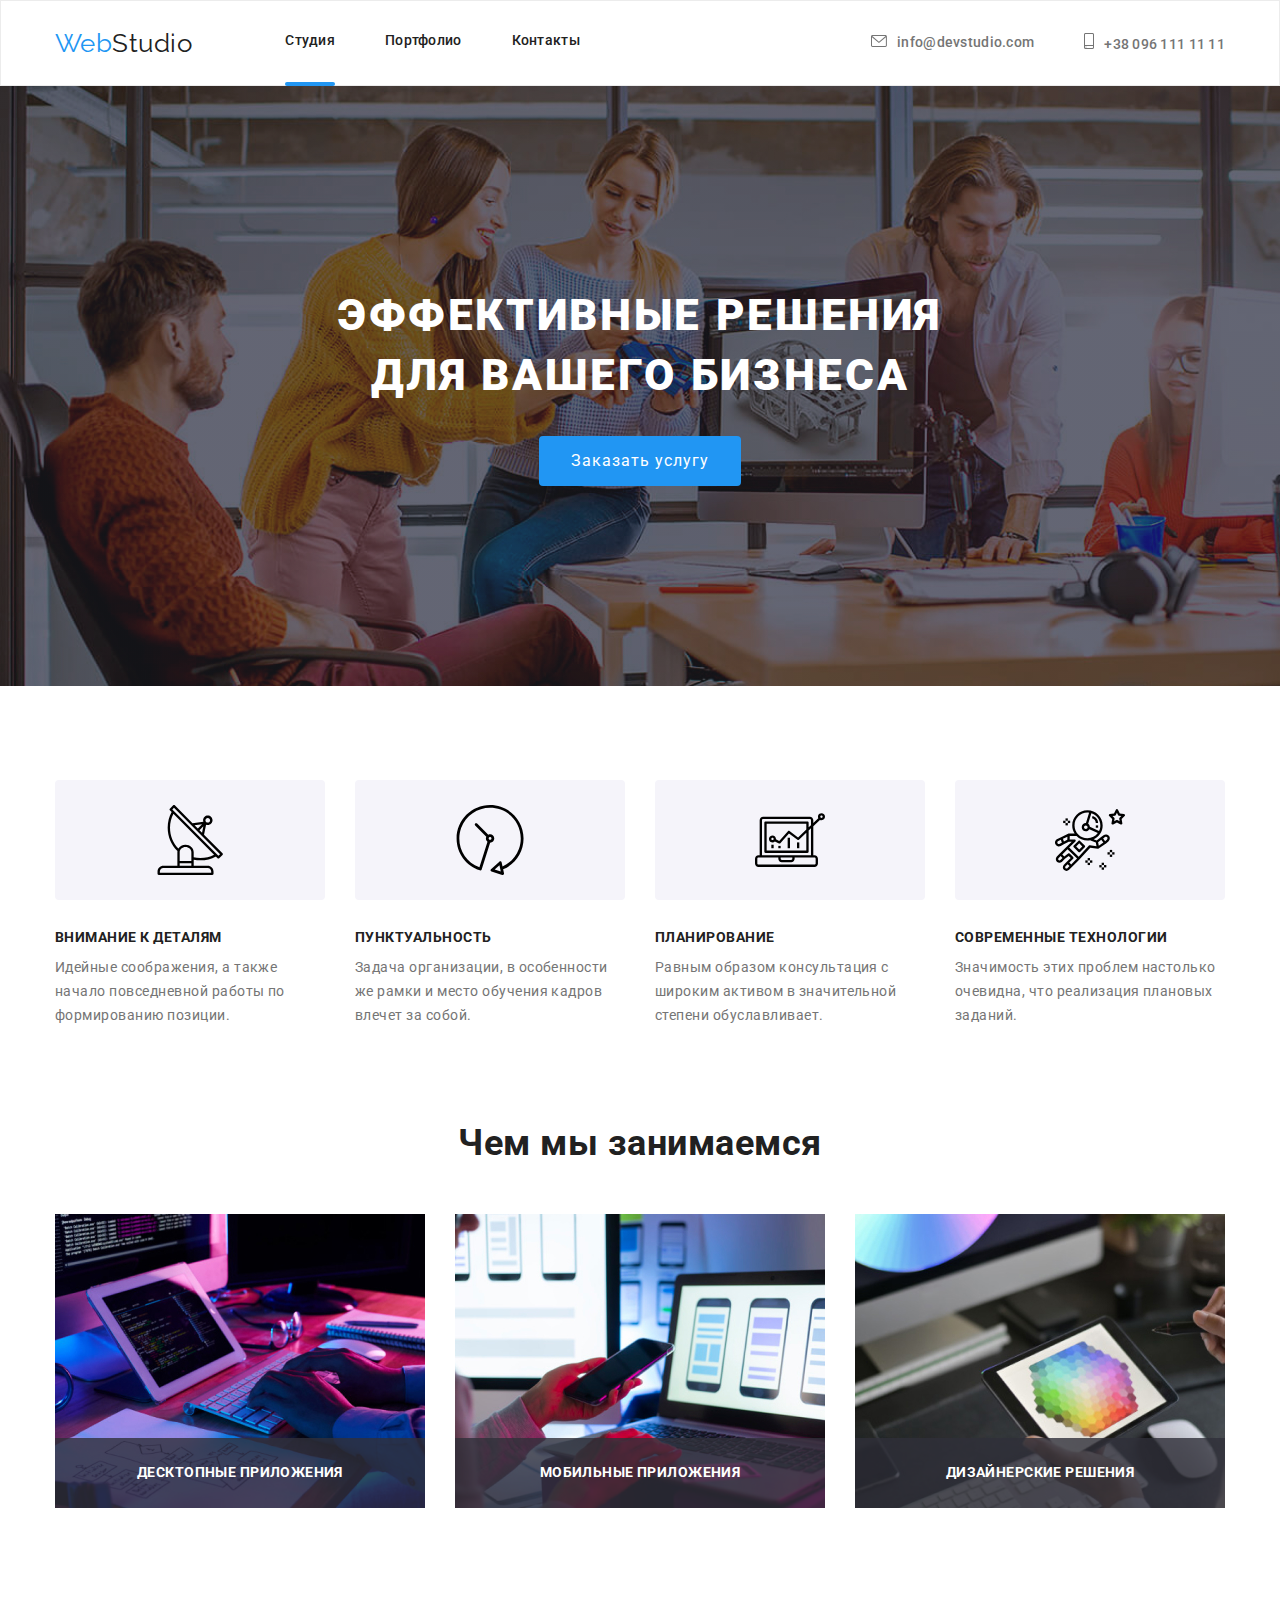
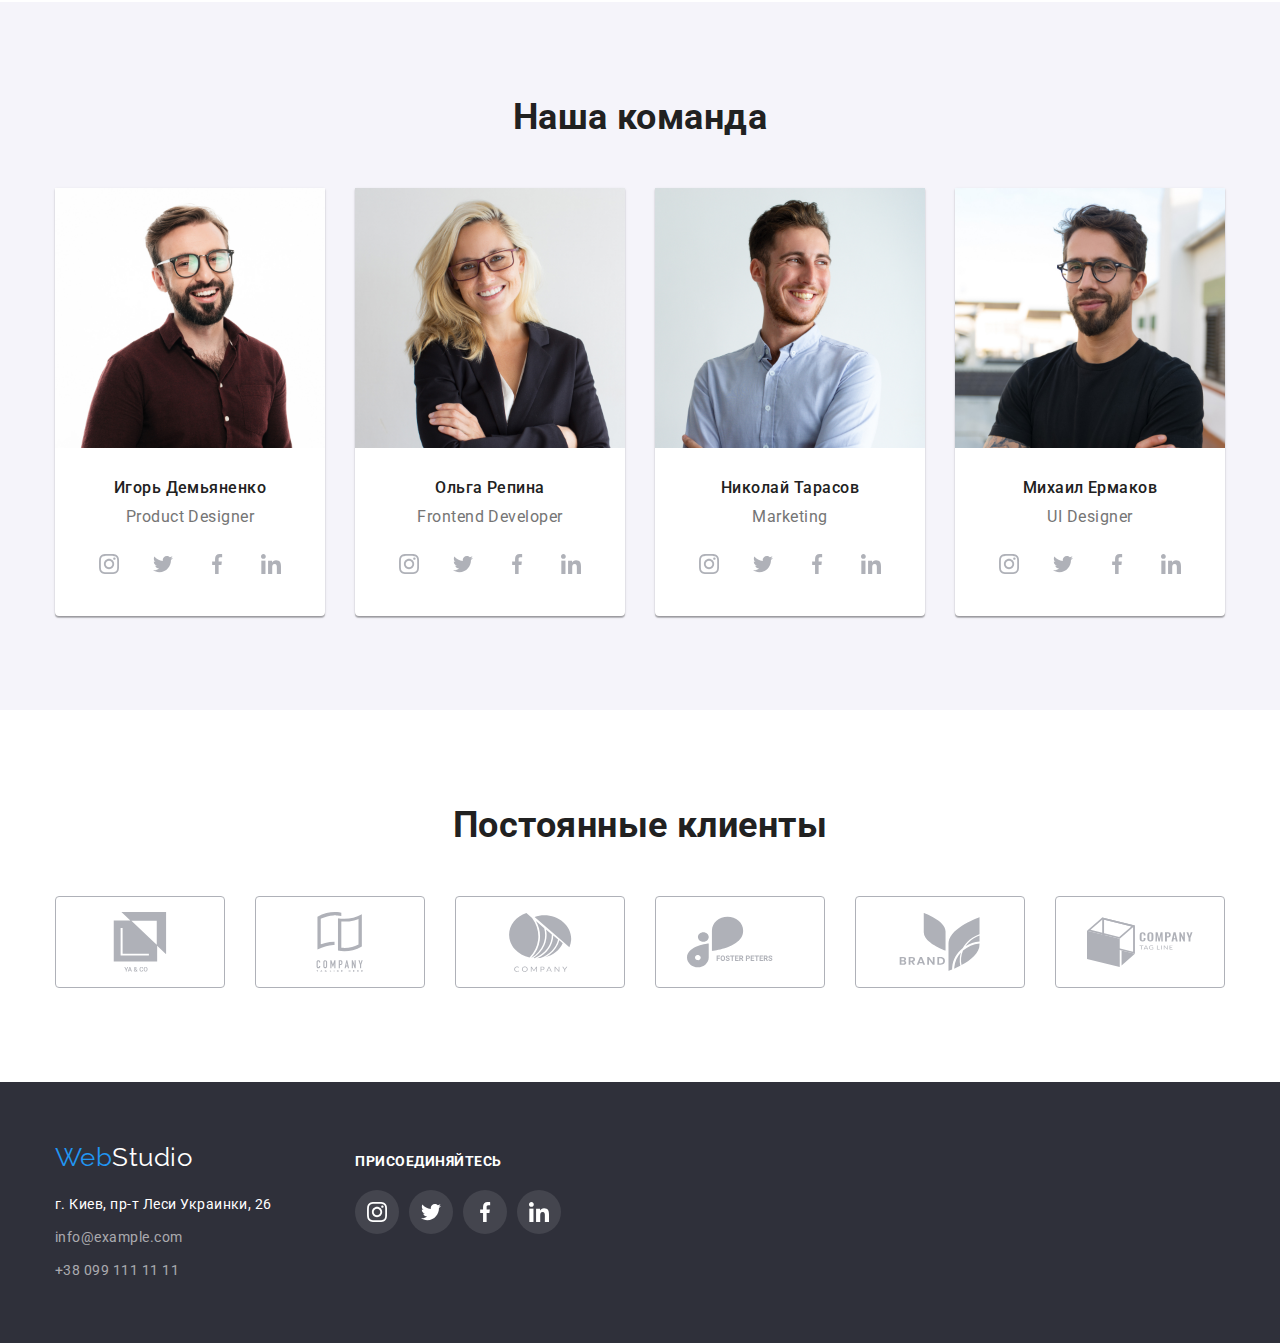
==== commit 370442a8: "final HW 5 after check" ====
--- a/index.html
+++ b/index.html
@@ -51,11 +51,11 @@
           </div>
         </section>
 <!-- Modal -->
-        <div class="backdrop is-hidden" data modal>
+        <div class="backdrop is-hidden" data-modal>
             <div class="modal">
               <button data-modal-close class="modal-close-button">
-                  <svg class="modal-close-icon" width="11">
-                      <use href="./images/icons.svg#vector-close"></use>
+                  <svg class="modal-close-icon">
+                      <use href="./images/icons.svg#close-black"></use>
                   </svg>
               </button>  
             </div>
--- a/css/styles.css
+++ b/css/styles.css
@@ -64,7 +64,7 @@
   content: "";
   position: relative;
   display: block;
-  top: 30px;
+  top: 33px;
   bottom: auto;
   width: 100%;
   height: 4px;
@@ -80,6 +80,7 @@
   letter-spacing: 0.02em;
   color: #212121;
   text-decoration: none;
+  transition: 250ms cubic-bezier(0.4, 0, 0.2, 1);
 }
 .nav-link:hover,
 .nav-link:focus {
@@ -100,12 +101,14 @@
   padding: 32px 0;
   text-decoration: none;
   color: var(--primary-text-color);
+  transition: 250ms cubic-bezier(0.4, 0, 0.2, 1);
 }
 .icon-envelope {
   width: 16px;
   height: 12px;
   margin-right: 10px;
   fill: var(--primary-text-color);
+  transition: 250ms cubic-bezier(0.4, 0, 0.2, 1);
 }
 .address-mail:hover,
 .address-mail:focus {
@@ -123,12 +126,14 @@
   padding: 32px 0;
   text-decoration: none;
   color: var(--primary-text-color);
+  transition: 250ms cubic-bezier(0.4, 0, 0.2, 1);
 }
 .icon-smartphone {
   width: 10px;
   height: 16px;
   margin-right: 10px;
   fill: var(--primary-text-color);
+  transition: 250ms cubic-bezier(0.4, 0, 0.2, 1);
 }
 
 .address-phone:hover .icon-smartphone,
@@ -204,7 +209,6 @@
 .modal-close-icon {
   width: 18px;
   height: 18px;
-  /* outline: 1px solid orange; */
 }
 .modal-close-button {
   display: flex;
@@ -220,6 +224,7 @@
   border: rgba(0, 0, 0, 0, 1);
   margin-top: 8px;
   margin-right: 8px;
+  cursor: pointer;
 }
 /* Main Sections */
 .section {
@@ -357,6 +362,7 @@
   width: 44px;
   height: 44px;
   border-radius: 50%;
+  transition: 250ms cubic-bezier(0.4, 0, 0.2, 1);
 }
 .team-social-list-item {
   margin-right: 10px;
@@ -370,6 +376,7 @@
   width: 20px;
   height: 20px;
   fill: rgba(175, 177, 184, 1);
+  transition: 250ms cubic-bezier(0.4, 0, 0.2, 1);
 }
 .team-social-link:hover,
 .team-social-link:focus {
@@ -399,11 +406,13 @@
   height: 100%;
   border: 1px solid #afb1b8;
   border-radius: 4px;
+  transition: 250ms cubic-bezier(0.4, 0, 0.2, 1);
 }
 .icon-group {
   width: 106px;
   height: 60px;
   fill: rgba(175, 177, 184, 1);
+  transition: 250ms cubic-bezier(0.4, 0, 0.2, 1);
 }
 .customers-list-link:hover,
 .customers-list-link:focus {
@@ -431,18 +440,21 @@
   line-height: 1.71;
   font-style: normal;
   color: #ffffff;
+  transition: 250ms cubic-bezier(0.4, 0, 0.2, 1);
 }
 .footer-address-mail {
   font-size: 14px;
   line-height: 1.71;
   font-style: normal;
   color: rgba(255, 255, 255, 0.6);
+  transition: 250ms cubic-bezier(0.4, 0, 0.2, 1);
 }
 .footer-address-phone {
   font-size: 14px;
   font-style: normal;
   line-height: 1.71;
   color: rgba(255, 255, 255, 0.6);
+  transition: 250ms cubic-bezier(0.4, 0, 0.2, 1);
 }
 .footer-address a {
   text-decoration: none;
@@ -455,9 +467,9 @@
 .footer-address-map:hover {
   color: var(--accent-color);
 }
-.footer-address-phone:active,
-.footer-address-mail:active,
-.footer-address-map:active {
+.footer-address-phone:focus,
+.footer-address-mail:focus,
+.footer-address-map:focus {
   color: var(--accent-color);
 }
 .footer-address-item {
@@ -483,6 +495,7 @@
   height: 44px;
   border-radius: 50%;
   background-color: rgba(255, 255, 255, 0.1);
+  transition: 250ms cubic-bezier(0.4, 0, 0.2, 1);
 }
 .footer-social-list-item {
   margin-right: 10px;
@@ -494,6 +507,7 @@
   width: 20px;
   height: 20px;
   fill: rgba(255, 255, 255, 1);
+  transition: 250ms cubic-bezier(0.4, 0, 0.2, 1);
 }
 .footer-social-link:hover,
 .footer-social-link:focus {
@@ -536,6 +550,7 @@
   border: none;
   border-radius: 4px;
   padding: 6px 22px;
+  transition: 250ms cubic-bezier(0.4, 0, 0.2, 1);
 }
 .filter-button:hover,
 .filter-button:focus {
